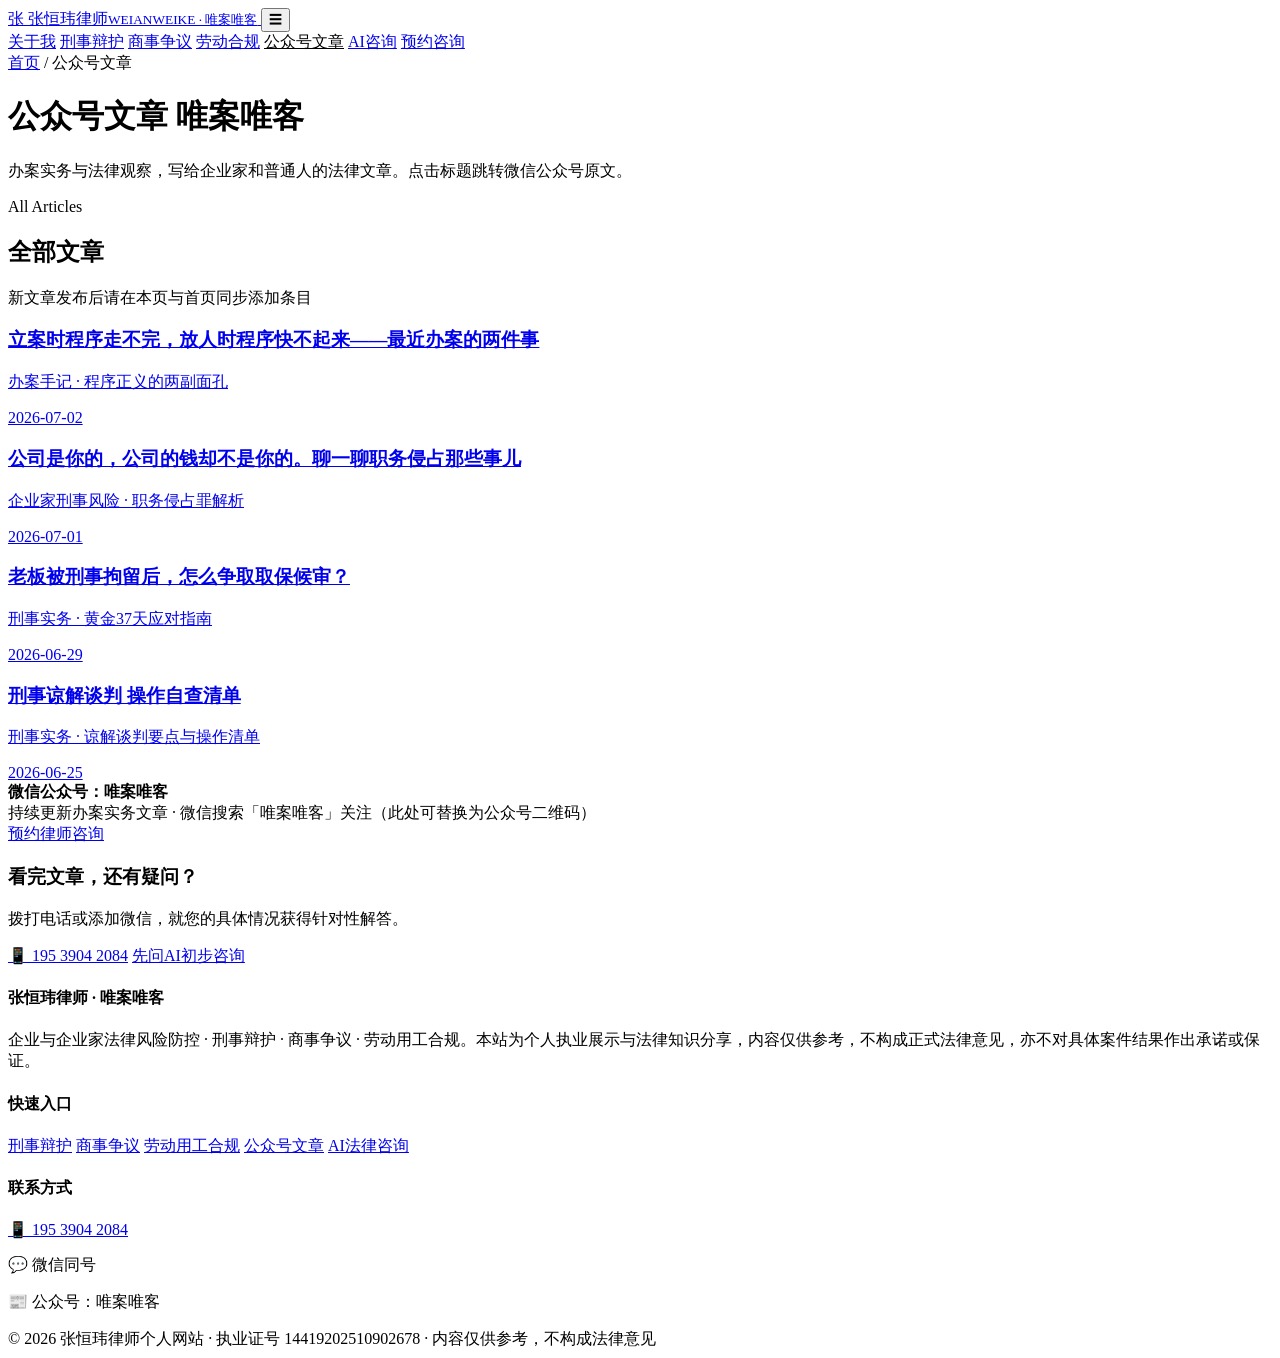
==== articles.html @ 2a655831 "Add files via upload" ====
<!DOCTYPE html>
<html lang="zh-CN">
<head>
<meta charset="UTF-8">
<meta name="viewport" content="width=device-width, initial-scale=1.0">
<title>公众号文章 | 张恒玮律师 · 唯案唯客</title>
<meta name="description" content="张恒玮律师微信公众号「唯案唯客」文章合集：刑事辩护实务、企业家刑事风险、商事争议与劳动用工观察。点击标题跳转公众号原文。">
<link rel="stylesheet" href="css/site.css">
</head>
<body>

<nav>
  <div class="nav-inner">
    <a class="brand" href="index.html">
      <span class="seal">张</span>
      <span class="name">张恒玮律师<small>WEIANWEIKE · 唯案唯客</small></span>
    </a>
    <button class="nav-toggle" onclick="document.getElementById('navlinks').classList.toggle('open')">☰</button>
    <div class="nav-links" id="navlinks">
      <a href="index.html#about">关于我</a>
      <a href="criminal.html">刑事辩护</a>
      <a href="commercial.html">商事争议</a>
      <a href="labor.html">劳动合规</a>
      <a href="articles.html" style="color:var(--gold-light);">公众号文章</a>
      <a href="index.html#ai-consult">AI咨询</a>
      <a class="cta" href="index.html#contact">预约咨询</a>
    </div>
  </div>
</nav>

<header class="page-hero">
  <div class="page-hero-inner">
    <div class="crumb"><a href="index.html">首页</a> / 公众号文章</div>
    <h1>公众号文章 <span>唯案唯客</span></h1>
    <p>办案实务与法律观察，写给企业家和普通人的法律文章。点击标题跳转微信公众号原文。</p>
  </div>
</header>

<section>
  <p class="kicker">All Articles</p>
  <h2 class="sec-title">全部文章</h2>
  <p class="sec-sub">新文章发布后请在本页与首页同步添加条目</p>
  <div class="article-list">
    <!-- 新文章模板：复制下面一个 <a class="article-item"> 块，改标题、简介、日期和链接即可 -->
    <a class="article-item" href="https://mp.weixin.qq.com/s/H3cDIDJFfHVAKu7eXjAkog" target="_blank" rel="noopener">
      <div><h3>立案时程序走不完，放人时程序快不起来——最近办案的两件事</h3><p>办案手记 · 程序正义的两副面孔</p></div>
      <span class="article-date">2026-07-02</span>
    </a>
    <a class="article-item" href="https://mp.weixin.qq.com/s/CNHx8g3FPg1P1eJfmR0Jrg" target="_blank" rel="noopener">
      <div><h3>公司是你的，公司的钱却不是你的。聊一聊职务侵占那些事儿</h3><p>企业家刑事风险 · 职务侵占罪解析</p></div>
      <span class="article-date">2026-07-01</span>
    </a>
    <a class="article-item" href="http://mp.weixin.qq.com/s?__biz=MzkzNjkwMzIwNg==&amp;mid=2247483764&amp;idx=1&amp;sn=5a2a7223988a0754b2916ac80ef89aa0&amp;chksm=c34f0a0c6b9d6fc937a2a2b09ce794bdb9e40e5232e89cd784f177636fb25150122944f98cd6#rd" target="_blank" rel="noopener">
      <div><h3>老板被刑事拘留后，怎么争取取保候审？</h3><p>刑事实务 · 黄金37天应对指南</p></div>
      <span class="article-date">2026-06-29</span>
    </a>
    <a class="article-item" href="https://mp.weixin.qq.com/s/mubYcogfUKZj7Xd_XKchAQ" target="_blank" rel="noopener">
      <div><h3>刑事谅解谈判 操作自查清单</h3><p>刑事实务 · 谅解谈判要点与操作清单</p></div>
      <span class="article-date">2026-06-25</span>
    </a>
  </div>
  <div class="wechat-banner">
    <div><b>微信公众号：唯案唯客</b><br><span>持续更新办案实务文章 · 微信搜索「唯案唯客」关注（此处可替换为公众号二维码）</span></div>
    <a class="btn btn-gold" style="margin:0;" href="index.html#contact">预约律师咨询</a>
  </div>
</section>

<div class="cta-band">
  <div class="cta-band-inner">
    <h3>看完文章，<span>还有疑问？</span></h3>
    <p>拨打电话或添加微信，就您的具体情况获得针对性解答。</p>
    <a class="btn btn-gold" href="tel:19539042084">📱 195 3904 2084</a>
    <a class="btn btn-ghost" href="index.html#ai-consult">先问AI初步咨询</a>
  </div>
</div>

<div class="footer">
  <div class="footer-inner">
    <div>
      <h4>张恒玮律师 · 唯案唯客</h4>
      <p>企业与企业家法律风险防控 · 刑事辩护 · 商事争议 · 劳动用工合规。本站为个人执业展示与法律知识分享，内容仅供参考，不构成正式法律意见，亦不对具体案件结果作出承诺或保证。</p>
    </div>
    <div>
      <h4>快速入口</h4>
      <a href="criminal.html">刑事辩护</a>
      <a href="commercial.html">商事争议</a>
      <a href="labor.html">劳动用工合规</a>
      <a href="articles.html">公众号文章</a>
      <a href="index.html#ai-consult">AI法律咨询</a>
    </div>
    <div>
      <h4>联系方式</h4>
      <a href="tel:19539042084">📱 195 3904 2084</a>
      <p>💬 微信同号</p>
      <p>📰 公众号：唯案唯客</p>
    </div>
  </div>
  <div class="footer-bar">© 2026 张恒玮律师个人网站 · 执业证号 14419202510902678 · 内容仅供参考，不构成法律意见</div>
</div>

</body>
</html>
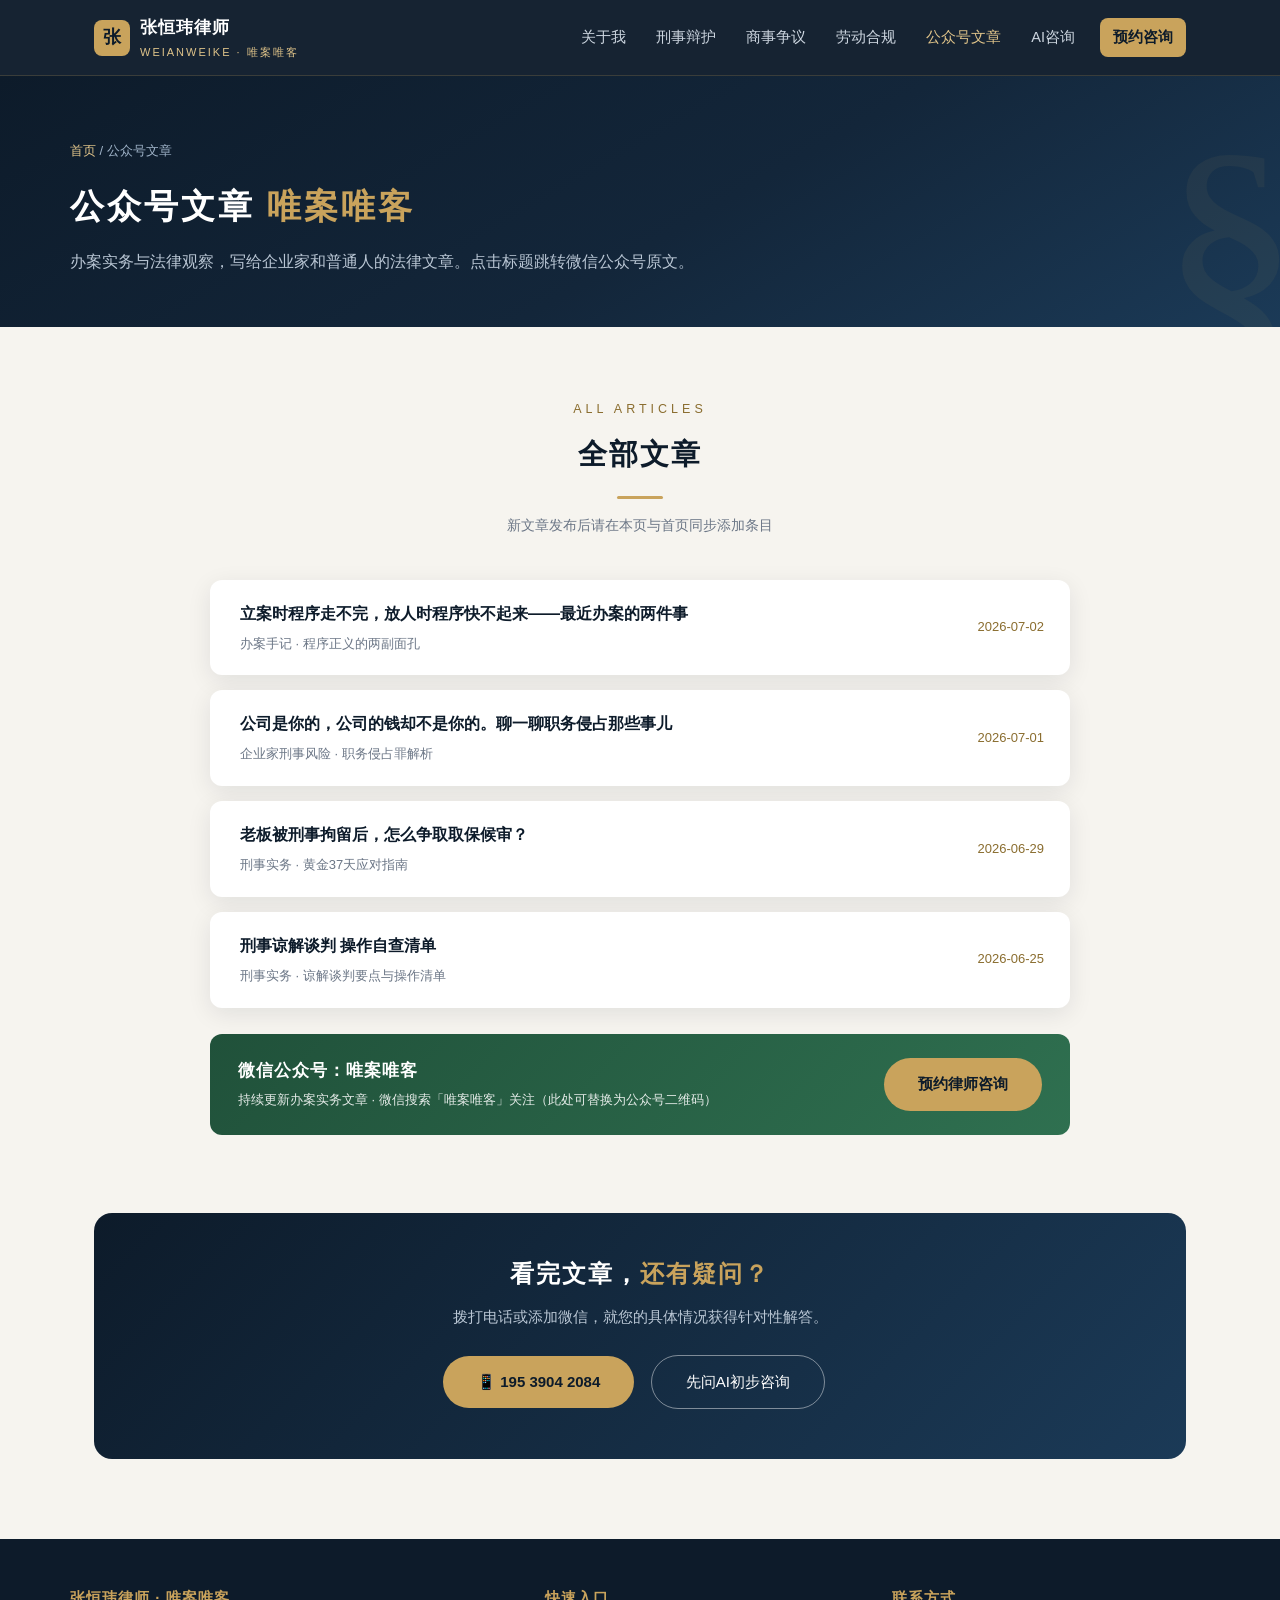
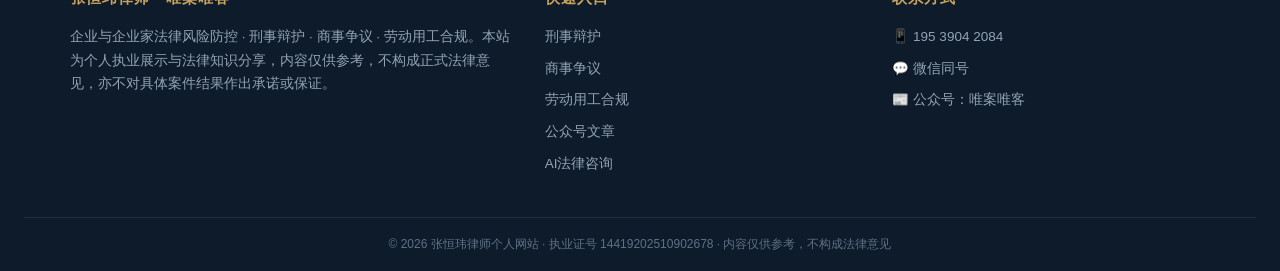
==== commit a446f33e: "Add files via upload" ====
--- a/articles.html
+++ b/articles.html
@@ -5,7 +5,7 @@
 <meta name="viewport" content="width=device-width, initial-scale=1.0">
 <title>公众号文章 | 张恒玮律师 · 唯案唯客</title>
 <meta name="description" content="张恒玮律师微信公众号「唯案唯客」文章合集：刑事辩护实务、企业家刑事风险、商事争议与劳动用工观察。点击标题跳转公众号原文。">
-<link rel="stylesheet" href="css/site.css">
+<link rel="stylesheet" href="site.css">
 </head>
 <body>
 
--- a/site.css
+++ b/site.css
@@ -0,0 +1,219 @@
+  :root{
+    --navy:#0d1b2a; --navy-2:#13263a; --navy-3:#1b3a57;
+    --gold:#c9a35c; --gold-light:#e0c48a; --gold-dim:#8a6d2f;
+    --ink:#22303f; --muted:#6b7686; --line:#e6e0d4;
+    --bg:#f6f4ef; --card:#ffffff;
+    --radius:12px; --shadow:0 6px 24px rgba(13,27,42,.09);
+  }
+  *{margin:0;padding:0;box-sizing:border-box;}
+  html{scroll-behavior:smooth;}
+  body{font-family:"PingFang SC","Microsoft YaHei","Noto Sans SC",sans-serif;color:var(--ink);background:var(--bg);line-height:1.75;}
+  a{text-decoration:none;color:inherit;}
+  img{max-width:100%;}
+
+  /* ===== 资讯滚动条 ===== */
+  .ticker{background:#081220;color:#9fb3c8;font-size:13px;overflow:hidden;white-space:nowrap;border-bottom:1px solid rgba(201,163,92,.25);}
+  .ticker-track{display:inline-block;padding:7px 0;animation:ticker 40s linear infinite;}
+  .ticker-track b{color:var(--gold-light);font-weight:600;}
+  @keyframes ticker{0%{transform:translateX(100vw);}100%{transform:translateX(-100%);}}
+
+  /* ===== 导航 ===== */
+  nav{position:sticky;top:0;z-index:100;background:rgba(13,27,42,.96);backdrop-filter:blur(10px);border-bottom:1px solid rgba(201,163,92,.2);}
+  .nav-inner{max-width:1140px;margin:0 auto;display:flex;align-items:center;justify-content:space-between;padding:13px 24px;}
+  .brand{display:flex;align-items:center;gap:10px;}
+  .brand .seal{width:36px;height:36px;border-radius:8px;background:var(--gold);color:var(--navy);font-weight:800;font-size:18px;display:flex;align-items:center;justify-content:center;}
+  .brand .name{color:#fff;font-weight:700;font-size:17px;letter-spacing:1px;}
+  .brand .name small{display:block;color:var(--gold-light);font-size:11px;font-weight:400;letter-spacing:2px;}
+  .nav-links{display:flex;align-items:center;gap:4px;}
+  .nav-links a{color:#cdd6e0;font-size:14.5px;padding:7px 13px;border-radius:8px;transition:.2s;}
+  .nav-links a:hover{color:var(--gold-light);background:rgba(201,163,92,.1);}
+  .nav-links a.cta{background:var(--gold);color:var(--navy);font-weight:600;margin-left:8px;}
+  .nav-links a.cta:hover{background:var(--gold-light);}
+  .nav-toggle{display:none;background:none;border:none;color:#fff;font-size:24px;cursor:pointer;}
+  @media (max-width:900px){
+    .nav-toggle{display:block;}
+    .nav-links{display:none;position:absolute;top:100%;left:0;right:0;background:var(--navy);flex-direction:column;align-items:stretch;padding:10px 16px 16px;gap:2px;border-bottom:1px solid rgba(201,163,92,.25);}
+    .nav-links.open{display:flex;}
+    .nav-links a{padding:11px 12px;}
+    .nav-links a.cta{margin-left:0;text-align:center;margin-top:6px;}
+  }
+
+  /* ===== 首屏 ===== */
+  .hero{background:linear-gradient(150deg,var(--navy) 0%,var(--navy-2) 55%,var(--navy-3) 100%);color:#fff;padding:84px 24px 70px;position:relative;overflow:hidden;}
+  .hero::after{content:"§";position:absolute;right:-30px;top:-60px;font-size:340px;color:rgba(201,163,92,.06);font-family:Georgia,serif;}
+  .hero-inner{max-width:1140px;margin:0 auto;position:relative;}
+  .hero .badge{display:inline-block;border:1px solid rgba(201,163,92,.5);color:var(--gold-light);font-size:13px;padding:5px 16px;border-radius:20px;letter-spacing:1px;margin-bottom:22px;}
+  .hero h1{font-size:40px;letter-spacing:3px;line-height:1.35;margin-bottom:14px;}
+  .hero h1 .gold{color:var(--gold);}
+  .hero .sub{color:#b9c6d4;font-size:16.5px;max-width:640px;margin-bottom:30px;}
+  .hero .sub b{color:var(--gold-light);font-weight:600;}
+  .btn{display:inline-block;padding:13px 34px;border-radius:30px;font-size:15px;margin-right:12px;margin-bottom:10px;transition:.25s;cursor:pointer;}
+  .btn-gold{background:var(--gold);color:var(--navy);font-weight:700;}
+  .btn-gold:hover{background:var(--gold-light);transform:translateY(-2px);}
+  .btn-ghost{border:1px solid rgba(255,255,255,.45);color:#fff;}
+  .btn-ghost:hover{border-color:var(--gold);color:var(--gold-light);}
+  .stats{display:grid;grid-template-columns:repeat(4,1fr);gap:16px;margin-top:46px;max-width:820px;}
+  .stat{background:rgba(255,255,255,.05);border:1px solid rgba(201,163,92,.22);border-radius:var(--radius);padding:18px 10px;text-align:center;}
+  .stat b{display:block;font-size:26px;color:var(--gold);letter-spacing:1px;}
+  .stat span{font-size:13px;color:#b9c6d4;}
+  @media (max-width:700px){
+    .hero h1{font-size:30px;}
+    .stats{grid-template-columns:repeat(2,1fr);}
+  }
+
+  /* ===== 通用 ===== */
+  section{max-width:1140px;margin:0 auto;padding:72px 24px 6px;}
+  .kicker{text-align:center;color:var(--gold-dim);font-size:12.5px;letter-spacing:4px;text-transform:uppercase;margin-bottom:8px;}
+  .sec-title{text-align:center;font-size:29px;color:var(--navy);letter-spacing:2px;margin-bottom:10px;}
+  .sec-title::after{content:"";display:block;width:46px;height:3px;background:var(--gold);margin:16px auto 0;border-radius:2px;}
+  .sec-sub{text-align:center;color:var(--muted);font-size:14px;margin:14px auto 42px;max-width:640px;}
+
+  /* ===== 关于 ===== */
+  .about-grid{display:grid;grid-template-columns:1.5fr 1fr;gap:34px;align-items:start;}
+  @media (max-width:850px){.about-grid{grid-template-columns:1fr;}}
+  .about-text p{margin-bottom:15px;font-size:15.5px;}
+  .about-text b{color:var(--navy);}
+  .quote{border-left:4px solid var(--gold);background:var(--card);border-radius:0 var(--radius) var(--radius) 0;box-shadow:var(--shadow);padding:18px 22px;font-size:14.5px;color:var(--muted);margin-top:22px;font-style:italic;}
+  .cred-card{background:var(--navy);color:#dfe6ee;border-radius:var(--radius);box-shadow:var(--shadow);padding:28px;}
+  .cred-photo{width:100%;border-radius:10px;display:block;margin-bottom:18px;border:1px solid rgba(201,163,92,.35);}
+  .cred-name{text-align:center;margin-bottom:14px;}
+  .cred-name b{font-size:20px;color:#fff;letter-spacing:3px;}
+  .cred-name span{display:block;font-size:12px;color:var(--gold-light);letter-spacing:2px;margin-top:3px;}
+  .cred-card h3{color:var(--gold);font-size:17px;margin-bottom:16px;letter-spacing:1px;}
+  .cred-card li{list-style:none;padding:8px 0;border-bottom:1px dashed rgba(201,163,92,.25);font-size:14px;}
+  .cred-card li:last-child{border-bottom:none;}
+  .cred-card .contact-mini{margin-top:18px;background:rgba(201,163,92,.12);border-radius:10px;padding:14px;font-size:14px;}
+  .cred-card .contact-mini b{color:var(--gold-light);font-size:17px;letter-spacing:1px;}
+  .tag{display:inline-block;background:#efe7d6;color:var(--gold-dim);font-size:12.5px;padding:3px 12px;border-radius:20px;margin:4px 5px 0 0;}
+
+  /* ===== 业务卡 ===== */
+  .svc-grid{display:grid;grid-template-columns:repeat(3,1fr);gap:22px;}
+  @media (max-width:850px){.svc-grid{grid-template-columns:1fr;}}
+  .svc-card{background:var(--card);border-radius:var(--radius);box-shadow:var(--shadow);padding:30px 26px;display:flex;flex-direction:column;border-top:4px solid var(--gold);transition:.25s;}
+  .svc-card:hover{transform:translateY(-6px);box-shadow:0 14px 34px rgba(13,27,42,.16);}
+  .svc-card .en{font-size:11px;letter-spacing:3px;color:var(--gold-dim);text-transform:uppercase;margin-bottom:6px;}
+  .svc-card h3{color:var(--navy);font-size:20px;margin-bottom:10px;letter-spacing:1px;}
+  .svc-card p{font-size:14px;color:var(--muted);flex:1;margin-bottom:14px;}
+  .svc-card .tags{margin-bottom:16px;}
+  .svc-card .more{color:var(--gold-dim);font-weight:600;font-size:14px;}
+  .svc-card .more::after{content:" →";}
+
+  /* ===== 服务方式 ===== */
+  .duo{display:grid;grid-template-columns:1fr 1fr;gap:22px;}
+  @media (max-width:750px){.duo{grid-template-columns:1fr;}}
+  .duo-card{background:var(--card);border-radius:var(--radius);box-shadow:var(--shadow);padding:26px;}
+  .duo-card h3{color:var(--navy);font-size:17px;margin-bottom:8px;border-left:4px solid var(--gold);padding-left:11px;}
+  .duo-card p{font-size:14px;color:var(--muted);}
+
+  /* ===== 案例 ===== */
+  .case-grid{display:grid;grid-template-columns:repeat(3,1fr);gap:22px;}
+  @media (max-width:850px){.case-grid{grid-template-columns:1fr;}}
+  .case-card{background:var(--card);border-radius:var(--radius);box-shadow:var(--shadow);padding:26px;display:flex;flex-direction:column;transition:.2s;}
+  .case-card:hover{transform:translateY(-4px);}
+  .case-num{font-size:30px;font-weight:800;color:rgba(201,163,92,.35);line-height:1;margin-bottom:10px;font-family:Georgia,serif;}
+  .case-card h3{color:var(--navy);font-size:16px;margin-bottom:9px;}
+  .case-card p{font-size:13.5px;color:var(--muted);flex:1;}
+  .case-note{text-align:center;font-size:12.5px;color:var(--muted);margin-top:26px;}
+  .center-more{text-align:center;margin-top:30px;}
+
+  /* ===== AI 咨询 ===== */
+  .ai-wrap{background:linear-gradient(150deg,var(--navy),var(--navy-3));border-radius:18px;padding:40px 34px;color:#fff;box-shadow:var(--shadow);}
+  @media (max-width:700px){.ai-wrap{padding:28px 18px;}}
+  .ai-head{text-align:center;margin-bottom:26px;}
+  .ai-head h3{font-size:24px;letter-spacing:2px;margin-bottom:8px;}
+  .ai-head h3 span{color:var(--gold);}
+  .ai-head p{color:#b9c6d4;font-size:14px;max-width:560px;margin:0 auto;}
+  .ai-types{display:flex;justify-content:center;gap:10px;flex-wrap:wrap;margin-bottom:18px;}
+  .ai-type{border:1px solid rgba(201,163,92,.45);color:var(--gold-light);background:none;font-size:14px;padding:8px 22px;border-radius:22px;cursor:pointer;transition:.2s;font-family:inherit;}
+  .ai-type.active{background:var(--gold);color:var(--navy);font-weight:700;}
+  .ai-box{background:#f6f4ef;border-radius:14px;overflow:hidden;color:var(--ink);max-width:760px;margin:0 auto;}
+  #ai-msgs{height:300px;overflow-y:auto;padding:18px;display:flex;flex-direction:column;gap:10px;}
+  .msg{max-width:86%;padding:10px 15px;border-radius:12px;font-size:14px;white-space:pre-wrap;word-break:break-word;}
+  .msg.user{align-self:flex-end;background:var(--navy);color:#fff;border-bottom-right-radius:4px;}
+  .msg.ai{align-self:flex-start;background:#fff;box-shadow:0 1px 4px rgba(0,0,0,.07);border-bottom-left-radius:4px;}
+  .msg.ai.loading{color:var(--muted);font-style:italic;}
+  .quick-qs{display:flex;gap:8px;flex-wrap:wrap;padding:0 18px 12px;}
+  .quick-q{background:#fff;border:1px solid var(--line);color:var(--gold-dim);font-size:12.5px;padding:5px 13px;border-radius:16px;cursor:pointer;transition:.2s;font-family:inherit;}
+  .quick-q:hover{border-color:var(--gold);background:#faf6ec;}
+  .ai-input-row{display:flex;border-top:1px solid var(--line);background:#fff;}
+  #ai-input{flex:1;border:none;padding:14px 16px;font-size:14px;outline:none;font-family:inherit;background:none;}
+  #ai-send{border:none;background:var(--gold);color:var(--navy);font-weight:700;padding:0 26px;cursor:pointer;font-size:14px;font-family:inherit;}
+  #ai-send:disabled{opacity:.5;cursor:not-allowed;}
+  .ai-disclaimer{text-align:center;font-size:12px;color:#b9c6d4;margin-top:14px;}
+
+  /* ===== 文章 ===== */
+  .article-list{display:flex;flex-direction:column;gap:15px;max-width:860px;margin:0 auto;}
+  .article-item{background:var(--card);border-radius:var(--radius);box-shadow:var(--shadow);padding:20px 26px;display:flex;justify-content:space-between;align-items:center;gap:18px;transition:.2s;border-left:4px solid transparent;}
+  .article-item:hover{transform:translateX(6px);border-left-color:var(--gold);}
+  .article-item h3{color:var(--navy);font-size:16px;margin-bottom:5px;}
+  .article-item p{font-size:13px;color:var(--muted);}
+  .article-date{flex-shrink:0;font-size:13px;color:var(--gold-dim);white-space:nowrap;}
+  .wechat-banner{max-width:860px;margin:26px auto 0;background:linear-gradient(135deg,#20513a,#2f7050);color:#fff;border-radius:var(--radius);padding:22px 28px;display:flex;align-items:center;justify-content:space-between;gap:16px;flex-wrap:wrap;}
+  .wechat-banner b{font-size:17px;letter-spacing:1px;}
+  .wechat-banner span{font-size:13px;opacity:.88;}
+
+  /* ===== 预约表单 ===== */
+  .form-grid{display:grid;grid-template-columns:1fr 1.3fr;gap:30px;align-items:start;}
+  @media (max-width:850px){.form-grid{grid-template-columns:1fr;}}
+  .contact-card{background:var(--navy);color:#dfe6ee;border-radius:var(--radius);padding:30px;box-shadow:var(--shadow);}
+  .contact-card h3{color:var(--gold);font-size:18px;margin-bottom:18px;}
+  .contact-card .row{padding:11px 0;border-bottom:1px dashed rgba(201,163,92,.25);font-size:14.5px;}
+  .contact-card .row:last-child{border-bottom:none;}
+  .contact-card .row b{color:var(--gold-light);display:block;font-size:13px;margin-bottom:2px;font-weight:600;}
+  .contact-card .big{font-size:21px;color:#fff;letter-spacing:1px;}
+  .form-card{background:var(--card);border-radius:var(--radius);box-shadow:var(--shadow);padding:30px;}
+  .form-card label{display:block;font-size:13.5px;color:var(--navy);font-weight:600;margin:14px 0 6px;}
+  .form-card input,.form-card select,.form-card textarea{width:100%;border:1px solid var(--line);border-radius:8px;padding:11px 13px;font-size:14px;font-family:inherit;outline:none;background:#fcfbf8;transition:border .2s;}
+  .form-card input:focus,.form-card select:focus,.form-card textarea:focus{border-color:var(--gold);}
+  .form-card textarea{min-height:110px;resize:vertical;}
+  .form-actions{margin-top:20px;}
+  .form-note{font-size:12.5px;color:var(--muted);margin-top:12px;text-align:center;}
+  #form-result{display:none;margin-top:16px;background:#f4efe3;border:1px solid var(--gold);border-radius:10px;padding:16px;font-size:13.5px;white-space:pre-wrap;word-break:break-word;}
+
+  /* ===== 页脚 ===== */
+  .footer{background:var(--navy);color:#93a3b4;margin-top:80px;padding:46px 24px 0;}
+  .footer-inner{max-width:1140px;margin:0 auto;display:grid;grid-template-columns:1.4fr 1fr 1fr;gap:30px;padding-bottom:34px;}
+  @media (max-width:750px){.footer-inner{grid-template-columns:1fr;}}
+  .footer h4{color:var(--gold);font-size:15px;margin-bottom:14px;letter-spacing:1px;}
+  .footer p,.footer a{font-size:13.5px;display:block;margin-bottom:8px;color:#93a3b4;}
+  .footer a:hover{color:var(--gold-light);}
+  .footer-bar{border-top:1px solid rgba(255,255,255,.08);text-align:center;padding:16px;font-size:12px;color:#5f7186;}
+
+  .toast{position:fixed;left:50%;bottom:40px;transform:translateX(-50%);background:var(--navy);color:#fff;padding:11px 26px;border-radius:24px;font-size:14px;z-index:300;opacity:0;pointer-events:none;transition:opacity .3s;box-shadow:0 8px 24px rgba(0,0,0,.3);}
+  .toast.show{opacity:1;}
+
+  /* ===== 子页面通用 ===== */
+  .page-hero{background:linear-gradient(150deg,var(--navy) 0%,var(--navy-2) 55%,var(--navy-3) 100%);color:#fff;padding:64px 24px 52px;position:relative;overflow:hidden;}
+  .page-hero::after{content:"\00a7";position:absolute;right:-20px;top:-70px;font-size:280px;color:rgba(201,163,92,.06);font-family:Georgia,serif;}
+  .page-hero-inner{max-width:1140px;margin:0 auto;position:relative;}
+  .page-hero .crumb{font-size:13px;color:#9fb3c8;margin-bottom:14px;}
+  .page-hero .crumb a{color:var(--gold-light);}
+  .page-hero h1{font-size:34px;letter-spacing:3px;margin-bottom:12px;}
+  .page-hero h1 span{color:var(--gold);}
+  .page-hero p{color:#b9c6d4;font-size:15.5px;max-width:680px;}
+  .cat-grid{display:grid;grid-template-columns:repeat(auto-fit,minmax(320px,1fr));gap:22px;}
+  .cat-card{background:var(--card);border-radius:var(--radius);box-shadow:var(--shadow);padding:26px;border-top:4px solid var(--gold);}
+  .cat-card h3{color:var(--navy);font-size:18px;margin-bottom:6px;letter-spacing:1px;}
+  .cat-card .cat-en{font-size:11px;letter-spacing:2px;color:var(--gold-dim);text-transform:uppercase;margin-bottom:12px;}
+  .cat-card p.desc{font-size:13.5px;color:var(--muted);margin-bottom:14px;}
+  .cat-card li{list-style:none;padding:8px 0 8px 24px;border-bottom:1px dashed var(--line);font-size:14px;position:relative;}
+  .cat-card li::before{content:"\00a7";position:absolute;left:2px;color:var(--gold);font-family:Georgia,serif;}
+  .cat-card li:last-child{border-bottom:none;}
+  .cat-card li small{display:block;color:var(--muted);font-size:12.5px;line-height:1.6;}
+  .flow{display:grid;grid-template-columns:repeat(auto-fit,minmax(200px,1fr));gap:16px;counter-reset:step;}
+  .flow-step{background:var(--card);border-radius:var(--radius);box-shadow:var(--shadow);padding:22px;position:relative;counter-increment:step;}
+  .flow-step::before{content:counter(step,decimal-leading-zero);font-family:Georgia,serif;font-size:26px;font-weight:800;color:rgba(201,163,92,.4);}
+  .flow-step h4{color:var(--navy);font-size:15.5px;margin:6px 0;}
+  .flow-step p{font-size:13px;color:var(--muted);}
+  .faq-list{max-width:860px;margin:0 auto;display:flex;flex-direction:column;gap:12px;}
+  .faq-list details{background:var(--card);border-radius:var(--radius);box-shadow:var(--shadow);padding:0;overflow:hidden;}
+  .faq-list summary{cursor:pointer;padding:18px 24px;font-size:15px;font-weight:600;color:var(--navy);list-style:none;position:relative;padding-right:48px;}
+  .faq-list summary::-webkit-details-marker{display:none;}
+  .faq-list summary::after{content:"+";position:absolute;right:22px;top:50%;transform:translateY(-50%);color:var(--gold);font-size:22px;font-weight:400;}
+  .faq-list details[open] summary::after{content:"\2212";}
+  .faq-list .faq-a{padding:0 24px 18px;font-size:14px;color:var(--muted);border-top:1px dashed var(--line);padding-top:14px;margin:0 0;}
+  .cta-band{max-width:1140px;margin:72px auto 0;padding:0 24px;}
+  .cta-band-inner{background:linear-gradient(135deg,var(--navy),var(--navy-3));border-radius:18px;padding:40px 34px;text-align:center;color:#fff;}
+  .cta-band-inner h3{font-size:24px;letter-spacing:2px;margin-bottom:10px;}
+  .cta-band-inner h3 span{color:var(--gold);}
+  .cta-band-inner p{color:#b9c6d4;font-size:14.5px;margin-bottom:24px;}
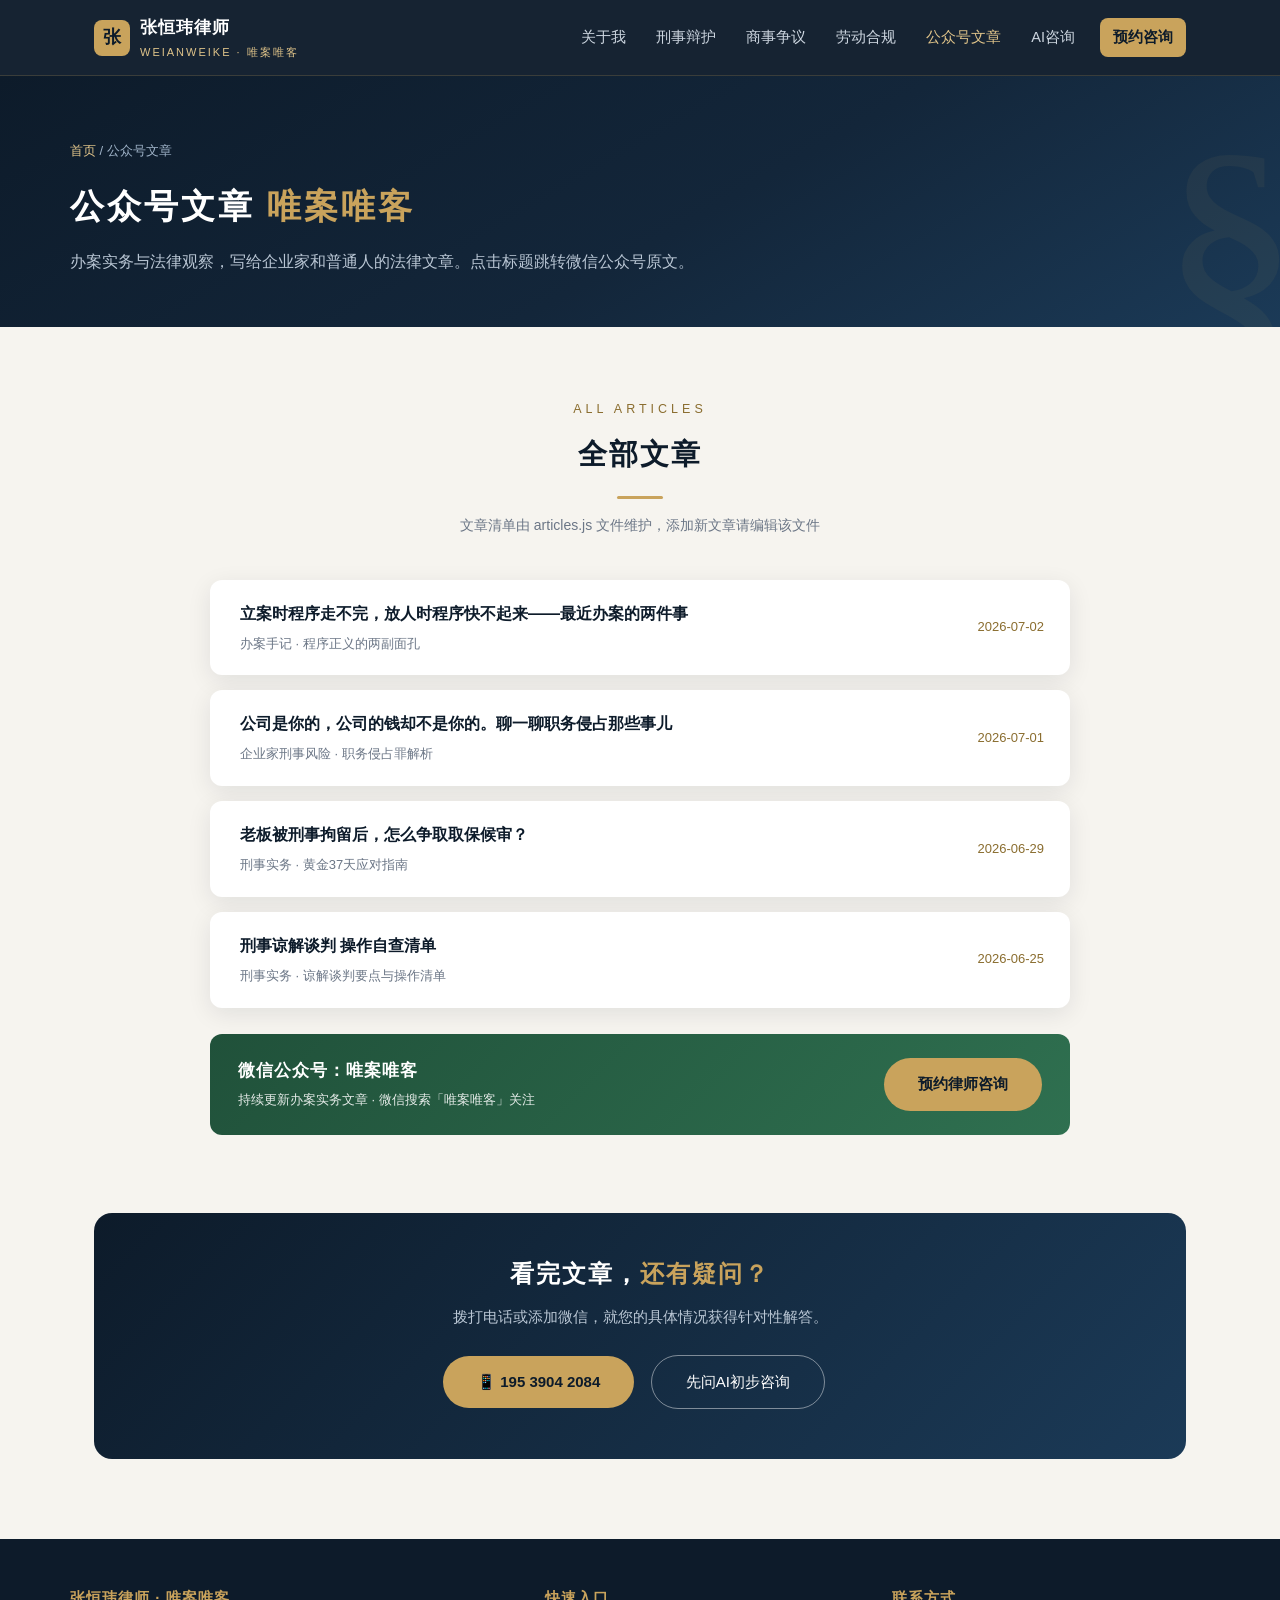
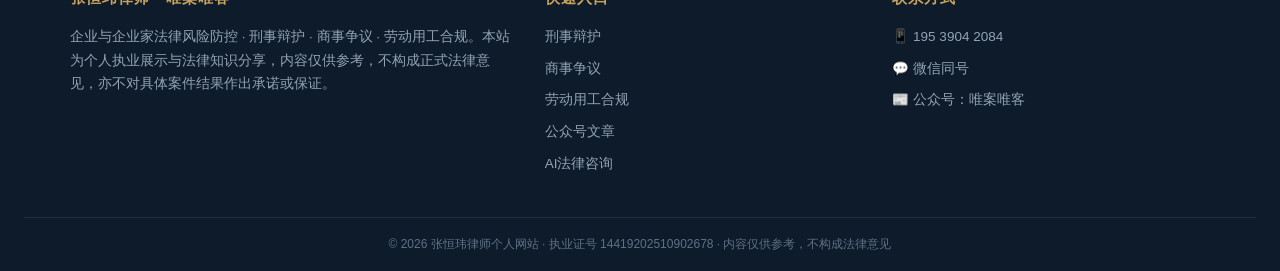
==== commit 465509a9: "Add files via upload" ====
--- a/articles.html
+++ b/articles.html
@@ -39,28 +39,10 @@
 <section>
   <p class="kicker">All Articles</p>
   <h2 class="sec-title">全部文章</h2>
-  <p class="sec-sub">新文章发布后请在本页与首页同步添加条目</p>
-  <div class="article-list">
-    <!-- 新文章模板：复制下面一个 <a class="article-item"> 块，改标题、简介、日期和链接即可 -->
-    <a class="article-item" href="https://mp.weixin.qq.com/s/H3cDIDJFfHVAKu7eXjAkog" target="_blank" rel="noopener">
-      <div><h3>立案时程序走不完，放人时程序快不起来——最近办案的两件事</h3><p>办案手记 · 程序正义的两副面孔</p></div>
-      <span class="article-date">2026-07-02</span>
-    </a>
-    <a class="article-item" href="https://mp.weixin.qq.com/s/CNHx8g3FPg1P1eJfmR0Jrg" target="_blank" rel="noopener">
-      <div><h3>公司是你的，公司的钱却不是你的。聊一聊职务侵占那些事儿</h3><p>企业家刑事风险 · 职务侵占罪解析</p></div>
-      <span class="article-date">2026-07-01</span>
-    </a>
-    <a class="article-item" href="http://mp.weixin.qq.com/s?__biz=MzkzNjkwMzIwNg==&amp;mid=2247483764&amp;idx=1&amp;sn=5a2a7223988a0754b2916ac80ef89aa0&amp;chksm=c34f0a0c6b9d6fc937a2a2b09ce794bdb9e40e5232e89cd784f177636fb25150122944f98cd6#rd" target="_blank" rel="noopener">
-      <div><h3>老板被刑事拘留后，怎么争取取保候审？</h3><p>刑事实务 · 黄金37天应对指南</p></div>
-      <span class="article-date">2026-06-29</span>
-    </a>
-    <a class="article-item" href="https://mp.weixin.qq.com/s/mubYcogfUKZj7Xd_XKchAQ" target="_blank" rel="noopener">
-      <div><h3>刑事谅解谈判 操作自查清单</h3><p>刑事实务 · 谅解谈判要点与操作清单</p></div>
-      <span class="article-date">2026-06-25</span>
-    </a>
-  </div>
+  <p class="sec-sub">文章清单由 articles.js 文件维护，添加新文章请编辑该文件</p>
+  <div class="article-list" id="article-list-all"></div>
   <div class="wechat-banner">
-    <div><b>微信公众号：唯案唯客</b><br><span>持续更新办案实务文章 · 微信搜索「唯案唯客」关注（此处可替换为公众号二维码）</span></div>
+    <div><b>微信公众号：唯案唯客</b><br><span>持续更新办案实务文章 · 微信搜索「唯案唯客」关注</span></div>
     <a class="btn btn-gold" style="margin:0;" href="index.html#contact">预约律师咨询</a>
   </div>
 </section>
@@ -98,5 +80,7 @@
   <div class="footer-bar">© 2026 张恒玮律师个人网站 · 执业证号 14419202510902678 · 内容仅供参考，不构成法律意见</div>
 </div>
 
+<script src="articles.js"></script>
+<script>renderArticles("article-list-all", 0);</script>
 </body>
 </html>
